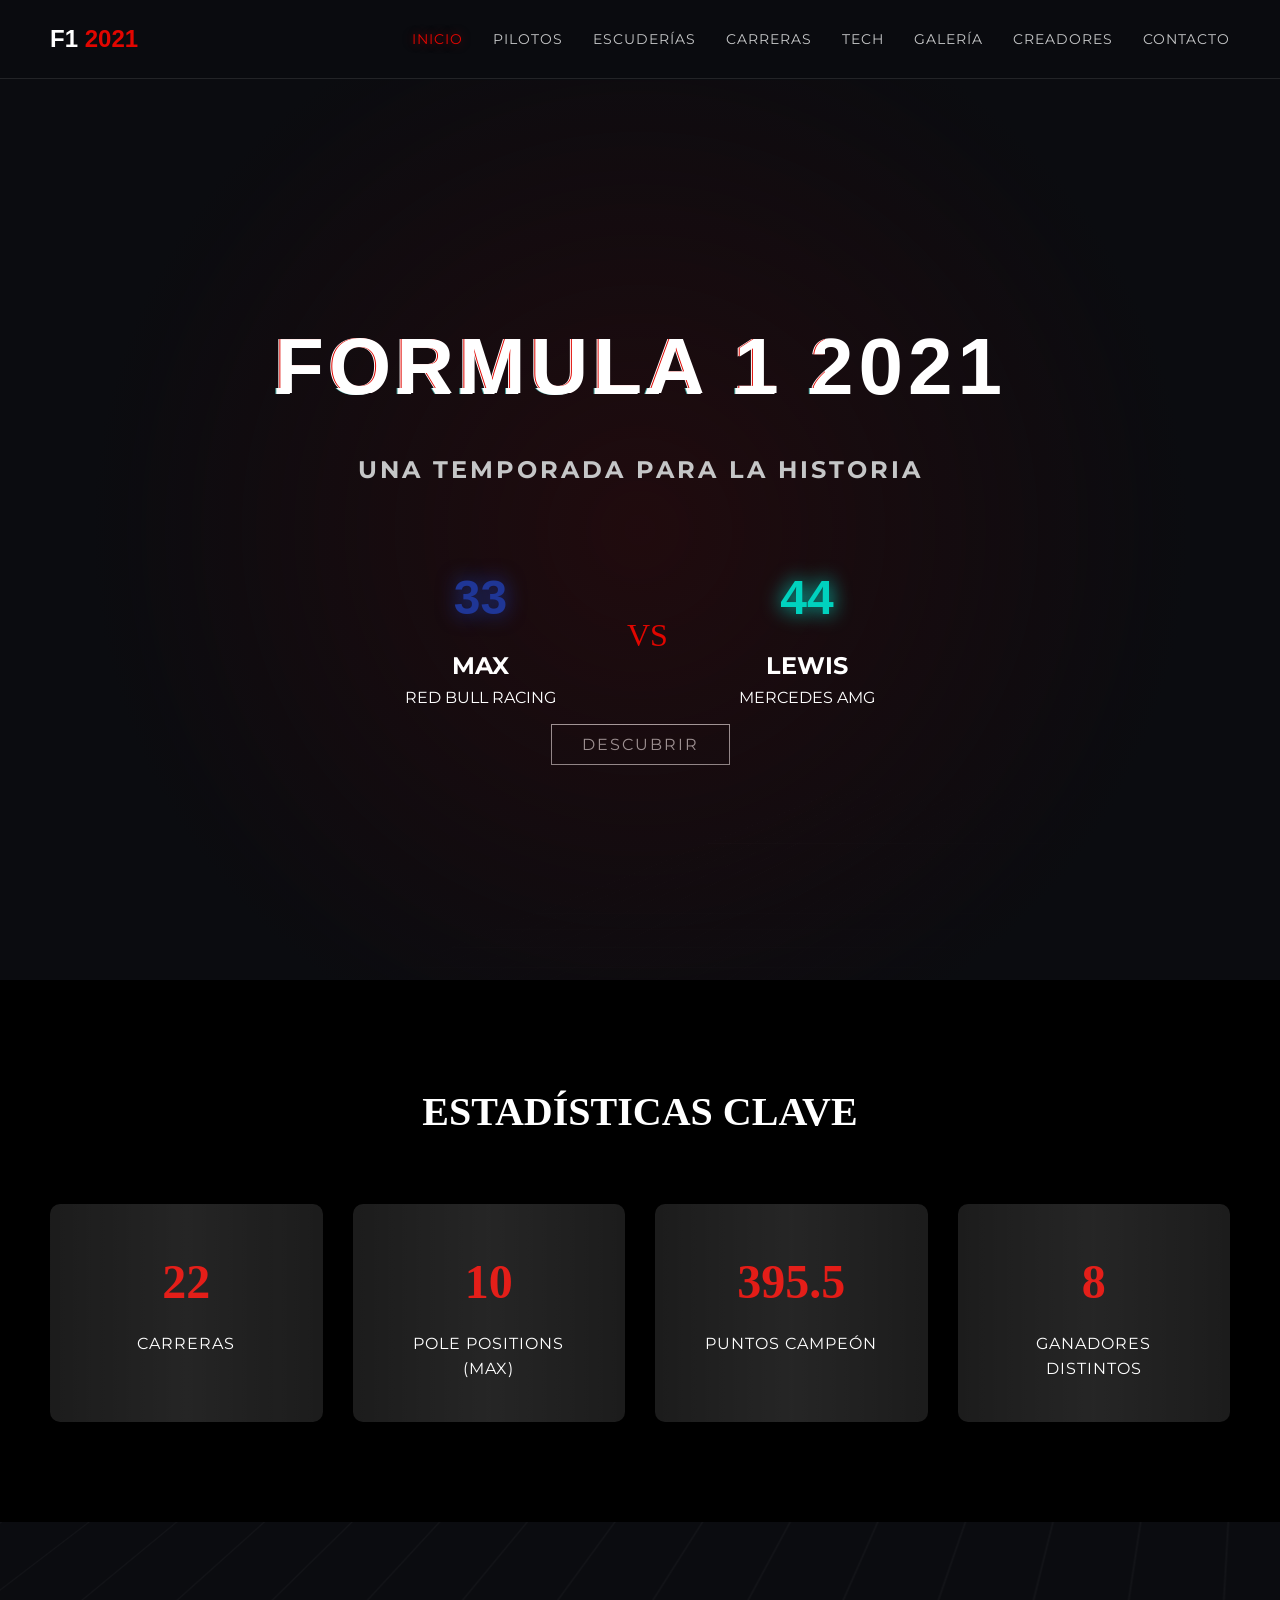
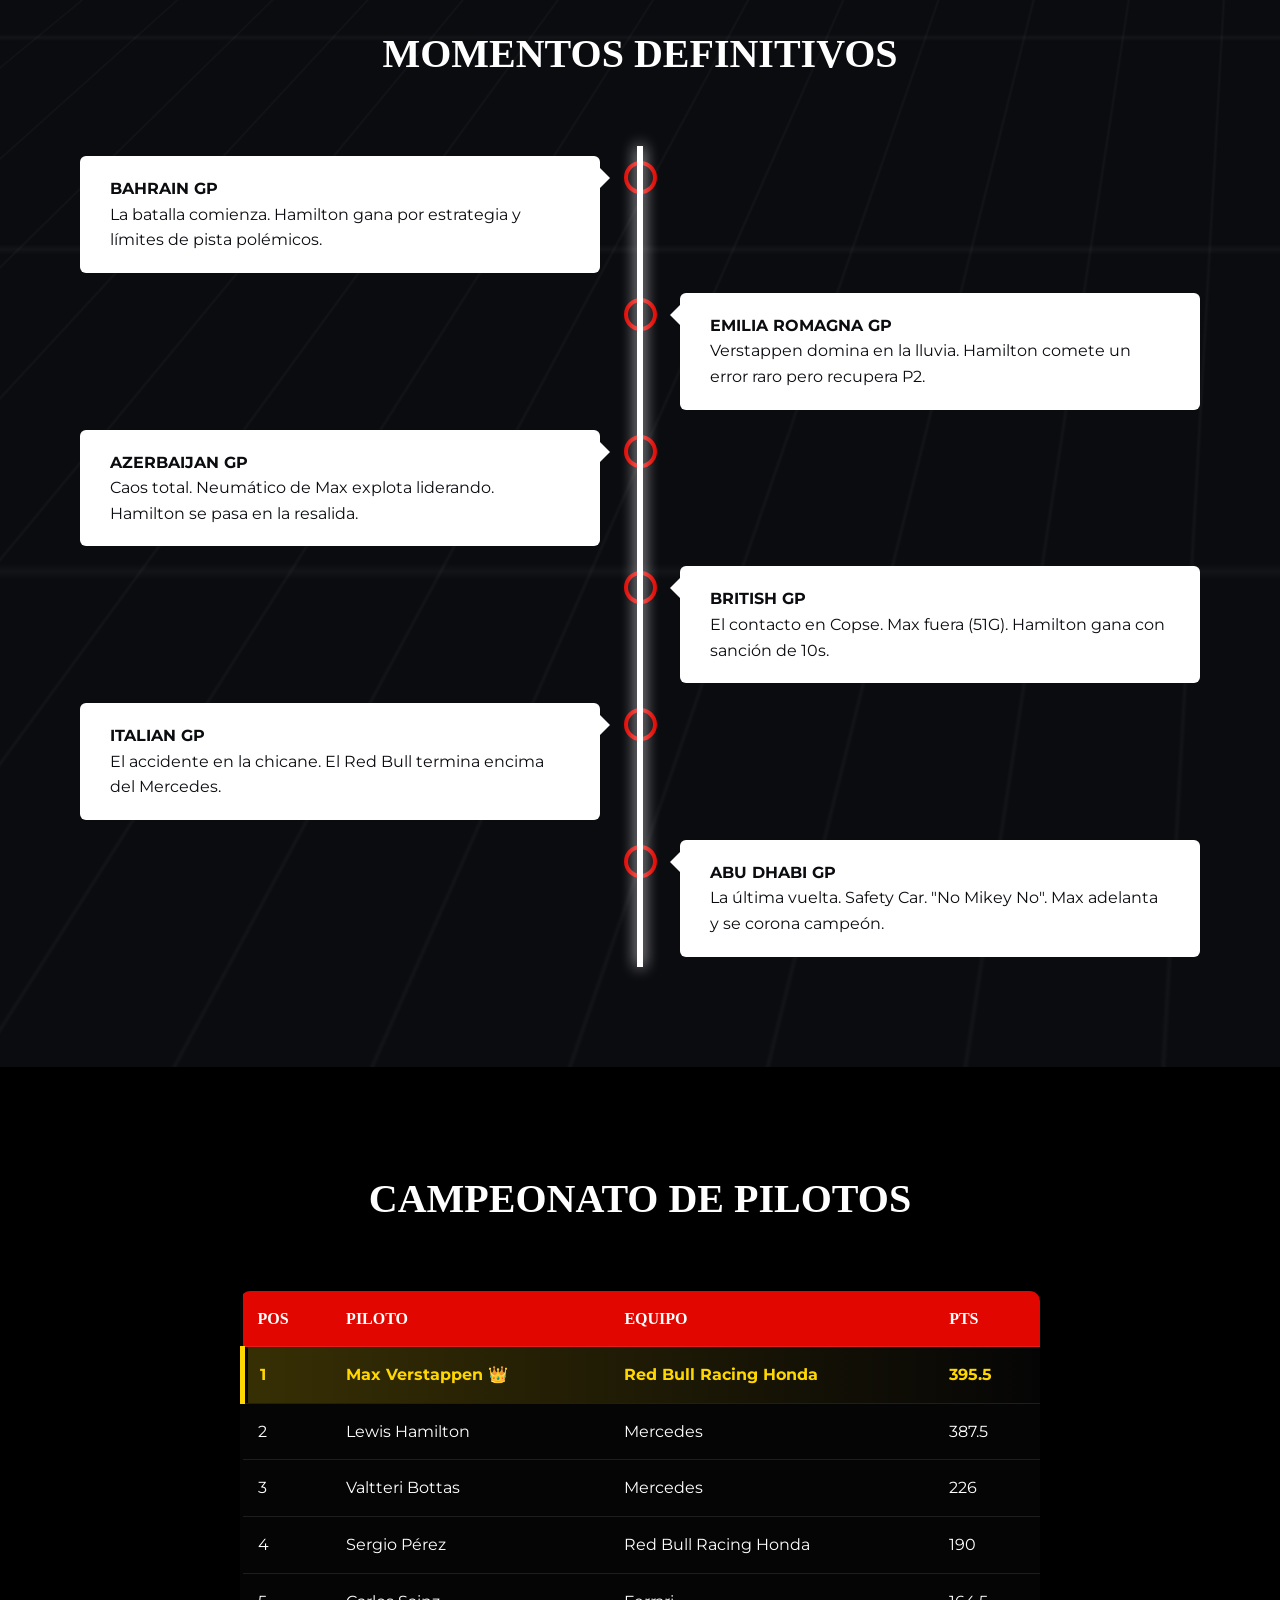
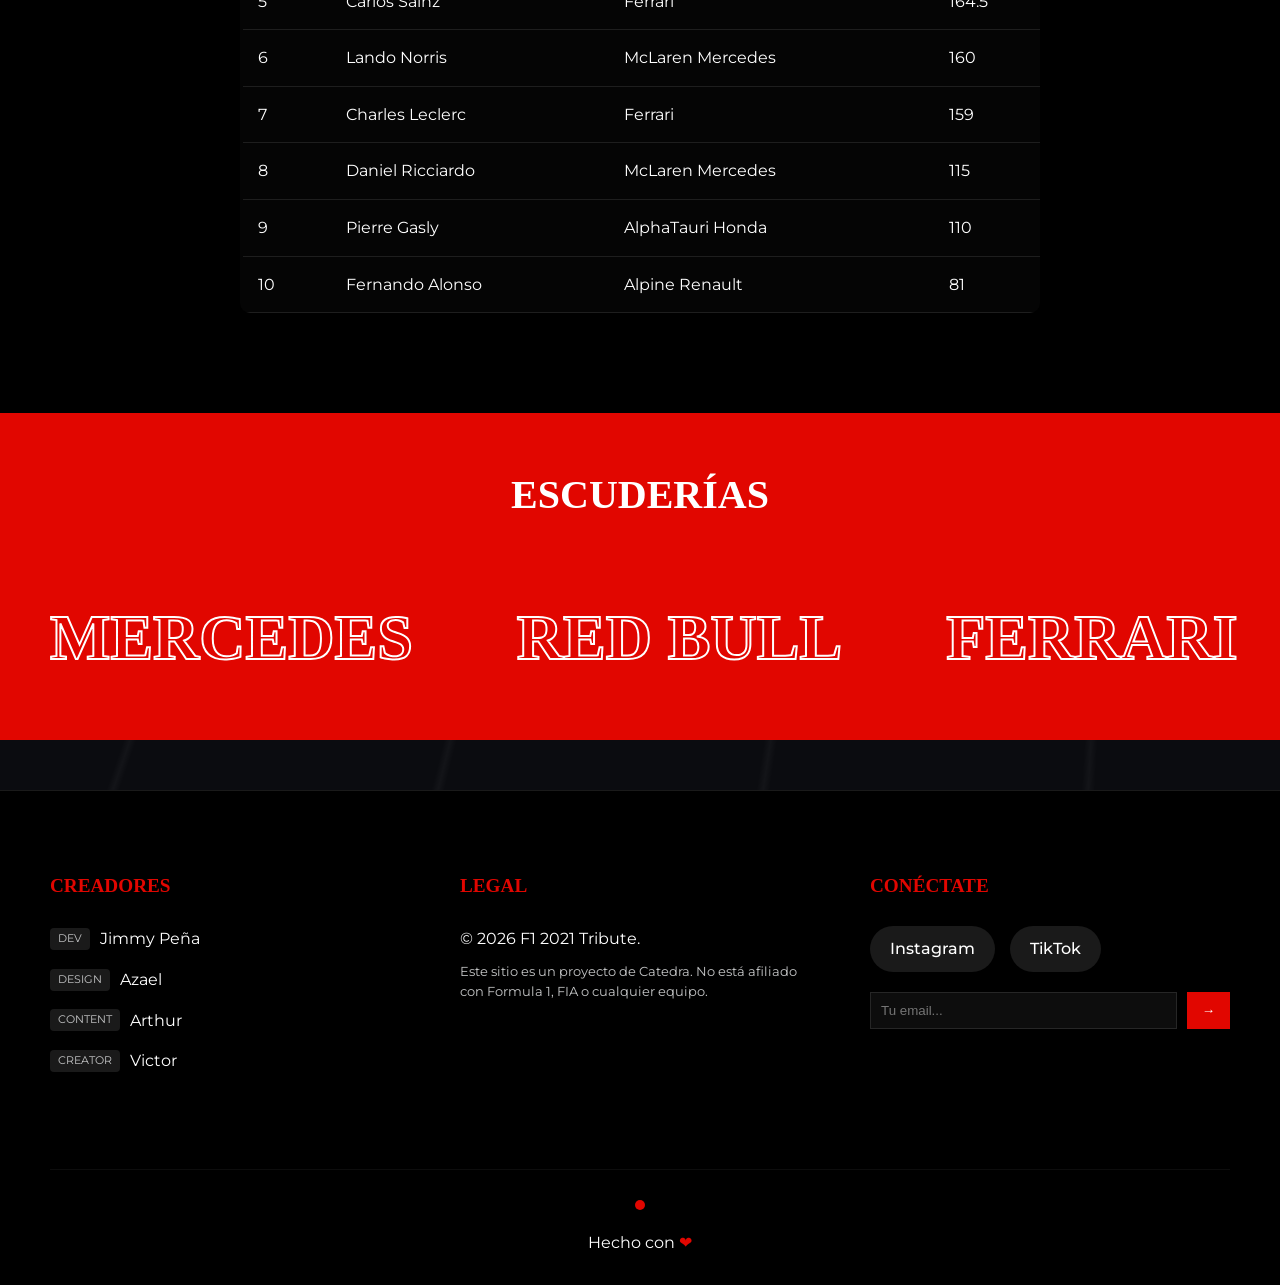
==== index.html @ 48d6eb5a "initial structure" ====
<!DOCTYPE html>
<html lang="es">
<head>
    <meta charset="UTF-8">
    <meta name="viewport" content="width=device-width, initial-scale=1.0">
    <title>F1 Temporada 2021 - La Batalla Final</title>
    <link rel="stylesheet" href="styles.css">
    <link rel="stylesheet" href="index.css">
    <link rel="preconnect" href="https://fonts.googleapis.com">
    <link rel="preconnect" href="https://fonts.gstatic.com" crossorigin>
    <link href="https://fonts.googleapis.com/css2?family=Syncopate:wght@400;700&family=Montserrat:wght@300;400;700&display=swap" rel="stylesheet">
</head>
<body>
    <nav class="main-nav">
        <a href="index.html" class="nav-logo">F1 <span>2021</span></a>
        <div class="menu-toggle">
            <span></span><span></span><span></span>
        </div>
        <ul class="nav-links">
            <li><a href="index.html" class="active">Inicio</a></li>
            <li><a href="drivers.html">Pilotos</a></li>
            <li><a href="teams.html">Escuderías</a></li>
            <li><a href="races.html">Carreras</a></li>
            <li><a href="tech.html">Tech</a></li>
            <li><a href="gallery.html">Galería</a></li>
            <li><a href="creators.html">Creadores</a></li>
            <li><a href="contact.html">Contacto</a></li>
        </ul>
    </nav>
    <div class="bg-grid"></div>
    <div class="bg-particles">
        <span></span><span></span><span></span><span></span><span></span><span></span>
        <span></span><span></span><span></span><span></span><span></span><span></span>
    </div>

    <header class="hero-section">
        <div class="hero-content">
            <h1 class="glitch" data-text="FORMULA 1 2021">FORMULA 1 2021</h1>
            <h2 class="subtitle">UNA TEMPORADA PARA LA HISTORIA</h2>
            <div class="rivalry">
                <div class="driver max">
                    <span class="number">33</span>
                    <span class="name">MAX</span>
                    <span class="team">RED BULL RACING</span>
                </div>
                <div class="vs">VS</div>
                <div class="driver lewis">
                    <span class="number">44</span>
                    <span class="name">LEWIS</span>
                    <span class="team">MERCEDES AMG</span>
                </div>
            </div>
            <a href="#stats" class="scroll-down">DESCUBRIR</a>
        </div>
    </header>

    <main>
        <section id="stats" class="stats-section">
            <h3 class="section-title">ESTADÍSTICAS CLAVE</h3>
            <div class="stats-grid">
                <div class="stat-card">
                    <div class="stat-value">22</div>
                    <div class="stat-label">CARRERAS</div>
                </div>
                <div class="stat-card">
                    <div class="stat-value">10</div>
                    <div class="stat-label">POLE POSITIONS (MAX)</div>
                </div>
                <div class="stat-card">
                    <div class="stat-value">395.5</div>
                    <div class="stat-label">PUNTOS CAMPEÓN</div>
                </div>
                <div class="stat-card">
                    <div class="stat-value">8</div>
                    <div class="stat-label">GANADORES DISTINTOS</div>
                </div>
            </div>
        </section>

        <section id="timeline" class="timeline-section">
            <h3 class="section-title">MOMENTOS DEFINITIVOS</h3>
            <div class="timeline">
                <div class="event left">
                    <div class="content">
                        <h4>BAHRAIN GP</h4>
                        <p>La batalla comienza. Hamilton gana por estrategia y límites de pista polémicos.</p>
                    </div>
                </div>
                <div class="event right">
                    <div class="content">
                        <h4>EMILIA ROMAGNA GP</h4>
                        <p>Verstappen domina en la lluvia. Hamilton comete un error raro pero recupera P2.</p>
                    </div>
                </div>
                <div class="event left">
                    <div class="content">
                        <h4>AZERBAIJAN GP</h4>
                        <p>Caos total. Neumático de Max explota liderando. Hamilton se pasa en la resalida.</p>
                    </div>
                </div>
                <div class="event right">
                    <div class="content">
                        <h4>BRITISH GP</h4>
                        <p>El contacto en Copse. Max fuera (51G). Hamilton gana con sanción de 10s.</p>
                    </div>
                </div>
                <div class="event left">
                    <div class="content">
                        <h4>ITALIAN GP</h4>
                        <p>El accidente en la chicane. El Red Bull termina encima del Mercedes.</p>
                    </div>
                </div>
                <div class="event right">
                    <div class="content">
                        <h4>ABU DHABI GP</h4>
                        <p>La última vuelta. Safety Car. "No Mikey No". Max adelanta y se corona campeón.</p>
                    </div>
                </div>
            </div>
        </section>

        <section id="standings" class="standings-section">
            <h3 class="section-title">CAMPEONATO DE PILOTOS</h3>
            <div class="table-container">
                <table>
                    <thead>
                        <tr>
                            <th>POS</th>
                            <th>PILOTO</th>
                            <th>EQUIPO</th>
                            <th>PTS</th>
                        </tr>
                    </thead>
                    <tbody>
                        <tr class="winner-row">
                            <td>1</td>
                            <td>Max Verstappen 👑</td>
                            <td>Red Bull Racing Honda</td>
                            <td>395.5</td>
                        </tr>
                        <tr>
                            <td>2</td>
                            <td>Lewis Hamilton</td>
                            <td>Mercedes</td>
                            <td>387.5</td>
                        </tr>
                        <tr>
                            <td>3</td>
                            <td>Valtteri Bottas</td>
                            <td>Mercedes</td>
                            <td>226</td>
                        </tr>
                        <tr>
                            <td>4</td>
                            <td>Sergio Pérez</td>
                            <td>Red Bull Racing Honda</td>
                            <td>190</td>
                        </tr>
                        <tr>
                            <td>5</td>
                            <td>Carlos Sainz</td>
                            <td>Ferrari</td>
                            <td>164.5</td>
                        </tr>
                        <tr>
                            <td>6</td>
                            <td>Lando Norris</td>
                            <td>McLaren Mercedes</td>
                            <td>160</td>
                        </tr>
                         <tr>
                            <td>7</td>
                            <td>Charles Leclerc</td>
                            <td>Ferrari</td>
                            <td>159</td>
                        </tr>
                        <tr>
                            <td>8</td>
                            <td>Daniel Ricciardo</td>
                            <td>McLaren Mercedes</td>
                            <td>115</td>
                        </tr>
                        <tr>
                            <td>9</td>
                            <td>Pierre Gasly</td>
                            <td>AlphaTauri Honda</td>
                            <td>110</td>
                        </tr>
                        <tr>
                            <td>10</td>
                            <td>Fernando Alonso</td>
                            <td>Alpine Renault</td>
                            <td>81</td>
                        </tr>
                    </tbody>
                </table>
            </div>
        </section>

        <section class="gallery-section">
            <h3 class="section-title">ESCUDERÍAS</h3>
            <div class="marquee">
                <div class="track">
                    <div class="team-name">MERCEDES</div>
                    <div class="team-name">RED BULL</div>
                    <div class="team-name">FERRARI</div>
                    <div class="team-name">MCLAREN</div>
                    <div class="team-name">ALPINE</div>
                    <div class="team-name">ALPHATAURI</div>
                    <div class="team-name">ASTON MARTIN</div>
                    <div class="team-name">WILLIAMS</div>
                    <div class="team-name">ALFA ROMEO</div>
                    <div class="team-name">HAAS</div>
                     <!-- Duplicados -->
                    <div class="team-name">MERCEDES</div>
                    <div class="team-name">RED BULL</div>
                    <div class="team-name">FERRARI</div>
                    <div class="team-name">MCLAREN</div>
                    <div class="team-name">ALPINE</div>
                    <div class="team-name">ALPHATAURI</div>
                    <div class="team-name">ASTON MARTIN</div>
                    <div class="team-name">WILLIAMS</div>
                    <div class="team-name">ALFA ROMEO</div>
                    <div class="team-name">HAAS</div>
                </div>
            </div>
        </section>
    </main>

    <footer class="main-footer">
        <div class="footer-grid">
            <div class="footer-col">
                <h3>CREADORES</h3>
                <ul class="footer-list">
                    <li><span class="creator-badge">Dev</span> Jimmy Peña</li>
                    <li><span class="creator-badge">Design</span> Azael</li>
                    <li><span class="creator-badge">Content</span> Arthur</li>
                    <li><span class="creator-badge">Creator</span> Victor</li>
                </ul>
            </div>
            <div class="footer-col">
                <h3>LEGAL</h3>
                <p>&copy; 2026 F1 2021 Tribute.</p>
                <p class="disclaimer">Este sitio es un proyecto de Catedra. No está afiliado con Formula 1, FIA o cualquier equipo.</p>
            </div>
            <div class="footer-col">
                <h3>CONÉCTATE</h3>
                <div class="social-links">
                    <a href="#" class="social-link">Instagram</a>
                    <a href="#" class="social-link">TikTok</a>
                </div>
                <div class="newsletter">
                    <input type="email" placeholder="Tu email...">
                    <button>→</button>
                </div>
            </div>
        </div>
        <div class="footer-bar">
            <div class="pulse-dot"></div>
            <p>Hecho con <span style="color: var(--f1-red);">❤</span></p>
        </div>
    </footer>
</body>
</html>
---- styles.css ----
:root {
    --f1-red: #e10600;
    --dark-bg: #0b0c10;
    --darker-bg: #000000;
    --text-white: #ffffff;
    --text-gray: #c5c6c7;
    --neon-blue: #45a29e;
    --gold: #ffd700;
}

* {
    margin: 0;
    padding: 0;
    box-sizing: border-box;
}

html {
    scroll-behavior: smooth;
}

body {
    background-color: var(--dark-bg);
    color: var(--text-white);
    font-family: 'Montserrat', sans-serif;
    overflow-x: hidden;
    line-height: 1.6;
    padding-top: 80px; /* Space for fixed header */
}

/* Navigation */
.main-nav {
    position: fixed;
    top: 0;
    left: 0;
    width: 100%;
    background: rgba(11, 12, 16, 0.95);
    backdrop-filter: blur(10px);
    z-index: 1000;
    padding: 20px 50px;
    display: flex;
    justify-content: space-between;
    align-items: center;
    border-bottom: 1px solid rgba(255, 255, 255, 0.1);
}

.nav-logo {
    font-family: 'Syncopate', sans-serif;
    font-weight: 700;
    font-size: 1.5rem;
    color: var(--text-white);
    text-decoration: none;
    text-transform: uppercase;
}

.nav-logo span {
    color: var(--f1-red);
}

.nav-links {
    display: flex;
    gap: 30px;
    list-style: none;
}

.nav-links a {
    color: var(--text-gray);
    text-decoration: none;
    font-weight: 400;
    text-transform: uppercase;
    font-size: 0.9rem;
    transition: color 0.3s;
    letter-spacing: 1px;
}

.nav-links a:hover, .nav-links a.active {
    color: var(--f1-red);
    text-shadow: 0 0 10px rgba(225, 6, 0, 0.5);
}

/* Mobile Menu Toggle */
.menu-toggle {
    display: none;
    flex-direction: column;
    gap: 5px;
    cursor: pointer;
}

.menu-toggle span {
    width: 30px;
    height: 3px;
    background: white;
    transition: 0.3s;
}

/* Page Layouts */
.page-header {
    padding: 100px 50px 50px;
    text-align: center;
}

.page-title {
    font-family: 'Syncopate', sans-serif;
    font-size: 3rem;
    margin-bottom: 20px;
    color: var(--text-white);
}

/* Background Animations */
.bg-grid {
    position: fixed;
    top: 0;
    left: 0;
    width: 200vw;
    height: 200vh;
    background-image: 
        linear-gradient(rgba(255, 255, 255, 0.03) 1px, transparent 1px),
        linear-gradient(90deg, rgba(255, 255, 255, 0.03) 1px, transparent 1px);
    background-size: 50px 50px;
    transform: perspective(500px) rotateX(60deg) translateY(-100px) translateZ(-200px);
    animation: gridMove 20s linear infinite;
    z-index: -2;
}

@keyframes gridMove {
    0% { transform: perspective(500px) rotateX(60deg) translateY(0) translateZ(-200px); }
    100% { transform: perspective(500px) rotateX(60deg) translateY(1000px) translateZ(-200px); }
}

.bg-particles span {
    position: fixed;
    width: 5px;
    height: 5px;
    background: var(--f1-red);
    border-radius: 50%;
    box-shadow: 0 0 10px var(--f1-red);
    animation: floatParticles 15s linear infinite;
    z-index: -1;
    opacity: 0;
}

.bg-particles span:nth-child(even) {
    background: var(--neon-blue);
    box-shadow: 0 0 10px var(--neon-blue);
}

.bg-particles span:nth-child(1) { left: 10%; animation-delay: 0s; }
.bg-particles span:nth-child(2) { left: 20%; animation-delay: 2s; }
.bg-particles span:nth-child(3) { left: 35%; animation-delay: 4s; }
.bg-particles span:nth-child(4) { left: 50%; animation-delay: 6s; }
.bg-particles span:nth-child(5) { left: 65%; animation-delay: 8s; }
.bg-particles span:nth-child(6) { left: 80%; animation-delay: 10s; }
.bg-particles span:nth-child(7) { left: 90%; animation-delay: 12s; }
.bg-particles span:nth-child(8) { left: 15%; animation-delay: 14s; }
.bg-particles span:nth-child(9) { left: 40%; animation-delay: 1s; }
.bg-particles span:nth-child(10) { left: 70%; animation-delay: 3s; }
.bg-particles span:nth-child(11) { left: 25%; animation-delay: 5s; }
.bg-particles span:nth-child(12) { left: 55%; animation-delay: 7s; }

@keyframes floatParticles {
    0% { bottom: -10px; opacity: 1; transform: scale(1); }
    100% { bottom: 100vh; opacity: 0; transform: scale(0); }
}

/* Global Animations */
@keyframes fadeInUp {
    from {
        opacity: 0;
        transform: translate3d(0, 40px, 0);
    }
    to {
        opacity: 1;
        transform: translate3d(0, 0, 0);
    }
}

/* Footer */
.main-footer {
    background: #000;
    border-top: 1px solid rgba(255, 255, 255, 0.1);
    padding: 80px 50px 30px;
    margin-top: 50px;
}

.footer-grid {
    display: grid;
    grid-template-columns: repeat(auto-fit, minmax(250px, 1fr));
    gap: 50px;
    max-width: 1200px;
    margin: 0 auto;
}

.footer-col h3 {
    font-family: 'Syncopate';
    color: var(--f1-red);
    margin-bottom: 25px;
    font-size: 1.2rem;
}

.footer-list {
    list-style: none;
}

.footer-list li {
    margin-bottom: 15px;
    display: flex;
    align-items: center;
    gap: 10px;
}

.creator-badge {
    background: rgba(255, 255, 255, 0.1);
    padding: 2px 8px;
    border-radius: 4px;
    font-size: 0.7rem;
    text-transform: uppercase;
    color: var(--text-gray);
}

.disclaimer {
    color: var(--text-gray);
    font-size: 0.8rem;
    line-height: 1.6;
    margin-top: 10px;
}

.social-links {
    display: flex;
    gap: 15px;
    margin-bottom: 20px;
}

.social-link {
    padding: 10px 20px;
    background: rgba(255, 255, 255, 0.1);
    display: flex;
    align-items: center;
    justify-content: center;
    border-radius: 30px;
    color: white;
    text-decoration: none;
    transition: 0.3s;
    font-weight: 500;
}

.social-link:hover {
    background: var(--f1-red);
    transform: translateY(-3px);
}

.newsletter {
    display: flex;
    gap: 10px;
}

.newsletter input {
    background: rgba(255, 255, 255, 0.05);
    border: 1px solid rgba(255, 255, 255, 0.1);
    padding: 10px;
    color: white;
    flex-grow: 1;
}

.newsletter button {
    background: var(--f1-red);
    border: none;
    color: white;
    padding: 0 15px;
    cursor: pointer;
    transition: 0.3s;
}

.newsletter button:hover {
    background: white;
    color: var(--f1-red);
}

.footer-bar {
    margin-top: 80px;
    padding-top: 30px;
    border-top: 1px solid rgba(255, 255, 255, 0.05);
    text-align: center;
    display: flex;
    flex-direction: column;
    align-items: center;
    gap: 20px;
}

.pulse-dot {
    width: 10px;
    height: 10px;
    background: var(--f1-red);
    border-radius: 50%;
    animation: pulse 2s infinite;
}

@keyframes pulse {
    0% { box-shadow: 0 0 0 0 rgba(225, 6, 0, 0.7); }
    70% { box-shadow: 0 0 0 10px rgba(225, 6, 0, 0); }
    100% { box-shadow: 0 0 0 0 rgba(225, 6, 0, 0); }
}

@media screen and (max-width: 768px) {
    .nav-links {
        display: none;
        position: absolute;
        top: 100%;
        left: 0;
        width: 100%;
        background: black;
        flex-direction: column;
        padding: 20px;
        text-align: center;
    }
    
    .main-nav:hover .nav-links {
        display: flex;
    }

    .menu-toggle {
        display: flex;
    }
}
---- index.css ----
/* Index Specific Styles */
.hero-section {
    height: 100vh;
    display: flex;
    justify-content: center;
    align-items: center;
    flex-direction: column;
    text-align: center;
    position: relative;
    overflow: hidden;
}

.hero-section::before {
    content: '';
    position: absolute;
    top: 0;
    left: 0;
    width: 100%;
    height: 100%;
    background: radial-gradient(circle, rgba(225, 6, 0, 0.1) 0%, rgba(11, 12, 16, 1) 70%);
    animation: pulseBg 5s infinite alternate;
}

@keyframes pulseBg {
    0% { opacity: 0.5; }
    100% { opacity: 1; }
}

h1.glitch {
    font-family: 'Syncopate', sans-serif;
    font-size: 5rem;
    font-weight: 700;
    position: relative;
    color: var(--text-white);
    letter-spacing: 5px;
    text-transform: uppercase;
    animation: glitchEntrance 1s ease-out forwards;
}

h1.glitch::before, h1.glitch::after {
    content: attr(data-text);
    position: absolute;
    top: 0;
    left: 0;
    width: 100%;
    height: 100%;
}

h1.glitch::before {
    left: 2px;
    text-shadow: -1px 0 var(--f1-red);
    clip: rect(24px, 550px, 90px, 0);
    animation: glitch-anim-2 3s infinite linear alternate-reverse;
}

h1.glitch::after {
    left: -2px;
    text-shadow: -1px 0 var(--neon-blue);
    clip: rect(85px, 550px, 140px, 0);
    animation: glitch-anim 2.5s infinite linear alternate-reverse;
}

@keyframes glitch-anim {
    0% { clip: rect(10px, 9999px, 30px, 0); }
    20% { clip: rect(80px, 9999px, 100px, 0); }
    40% { clip: rect(5px, 9999px, 60px, 0); }
    60% { clip: rect(50px, 9999px, 20px, 0); }
    80% { clip: rect(120px, 9999px, 140px, 0); }
    100% { clip: rect(30px, 9999px, 70px, 0); }
}

@keyframes glitch-anim-2 {
    0% { clip: rect(90px, 9999px, 100px, 0); }
    20% { clip: rect(10px, 9999px, 40px, 0); }
    40% { clip: rect(130px, 9999px, 150px, 0); }
    60% { clip: rect(60px, 9999px, 80px, 0); }
    80% { clip: rect(20px, 9999px, 30px, 0); }
    100% { clip: rect(110px, 9999px, 120px, 0); }
}

.subtitle {
    font-size: 1.5rem;
    margin-top: 20px;
    color: var(--text-gray);
    letter-spacing: 3px;
    animation: fadeInUp 1s ease-out 0.5s forwards;
    opacity: 0;
}

/* Rivalry Section */
.rivalry {
    display: flex;
    justify-content: center;
    align-items: center;
    margin-top: 50px;
    gap: 50px;
    animation: expandWidth 1s ease-out 1s forwards;
    opacity: 0;
}

@keyframes expandWidth {
    0% { opacity: 0; transform: scaleX(0); }
    100% { opacity: 1; transform: scaleX(1); }
}

.driver {
    text-align: center;
    transition: transform 0.3s;
    cursor: pointer;
    padding: 20px;
    border: 1px solid transparent;
}

.driver:hover {
    transform: scale(1.1);
    border: 1px solid rgba(255,255,255,0.1);
    background: rgba(255,255,255,0.05);
}

.driver .number {
    display: block;
    font-family: 'Syncopate', sans-serif;
    font-size: 3rem;
    font-weight: 700;
}

.max .number { color: #1f3696; text-shadow: 0 0 20px #1f3696; } /* RB Blue */
.lewis .number { color: #00d2be; text-shadow: 0 0 20px #00d2be; } /* Merc Teal */

.driver .name {
    display: block;
    font-size: 1.5rem;
    font-weight: 700;
    margin-top: 10px;
}

.vs {
    font-family: 'Syncopate';
    font-size: 2rem;
    color: var(--f1-red);
    animation: spin 10s linear infinite;
}

@keyframes spin { 100% { transform: rotate(360deg); } }

.scroll-down {
    margin-top: 80px;
    text-decoration: none;
    color: var(--text-white);
    border: 1px solid var(--text-white);
    padding: 10px 30px;
    text-transform: uppercase;
    letter-spacing: 2px;
    transition: all 0.3s;
    animation: bounce 2s infinite;
}

.scroll-down:hover {
    background: var(--text-white);
    color: var(--dark-bg);
    box-shadow: 0 0 20px var(--text-white);
}

@keyframes bounce {
    0%, 20%, 50%, 80%, 100% {transform: translateY(0);}
    40% {transform: translateY(-10px);}
    60% {transform: translateY(-5px);}
}

/* Stats Section */
.stats-section {
    padding: 100px 50px;
    background: var(--darker-bg);
}

.section-title {
    font-family: 'Syncopate';
    text-align: center;
    font-size: 2.5rem;
    margin-bottom: 60px;
    position: relative;
    display: inline-block;
    left: 50%;
    transform: translateX(-50%);
}

.section-title::after {
    content: '';
    position: absolute;
    bottom: -10px;
    left: 0;
    width: 0;
    height: 3px;
    background: var(--f1-red);
    animation: titleUnderline 3s infinite;
}

@keyframes titleUnderline {
    0% { width: 0; left: 0; }
    50% { width: 100%; left: 0; }
    100% { width: 0; left: 100%; }
}

.stats-grid {
    display: grid;
    grid-template-columns: repeat(auto-fit, minmax(200px, 1fr));
    gap: 30px;
}

.stat-card {
    background: rgba(255, 255, 255, 0.05);
    padding: 40px;
    text-align: center;
    border-radius: 10px;
    transition: all 0.5s;
    position: relative;
    overflow: hidden;
}

.stat-card::before {
    content: '';
    position: absolute;
    top: -50%;
    left: -50%;
    width: 200%;
    height: 200%;
    background: linear-gradient(45deg, transparent, rgba(255,255,255,0.1), transparent);
    transform: rotate(45deg);
    animation: shine 3s infinite;
}

@keyframes shine {
    0% { left: -150%; }
    100% { left: 150%; }
}

.stat-card:hover {
    transform: translateY(-10px) scale(1.05);
    background: rgba(225, 6, 0, 0.2);
    box-shadow: 0 10px 30px rgba(225, 6, 0, 0.2);
}

.stat-value {
    font-size: 3rem;
    font-weight: 700;
    color: var(--f1-red);
    font-family: 'Syncopate';
}

.stat-label {
    margin-top: 10px;
    font-size: 1rem;
    letter-spacing: 1px;
}

/* Timeline */
.timeline-section {
    padding: 100px 20px;
    position: relative;
}

.timeline {
    position: relative;
    max-width: 1200px;
    margin: 0 auto;
}

.timeline::after {
    content: '';
    position: absolute;
    width: 6px;
    background-color: var(--text-white);
    top: 0;
    bottom: 0;
    left: 50%;
    margin-left: -3px;
    box-shadow: 0 0 15px var(--text-white);
}

.event {
    padding: 10px 40px;
    position: relative;
    background-color: inherit;
    width: 50%;
    animation: fadeInUp 1s ease-out;
    animation-fill-mode: both;
}

.event:nth-child(1) { animation-delay: 0.5s; }
.event:nth-child(2) { animation-delay: 1.0s; }
.event:nth-child(3) { animation-delay: 1.5s; }
.event:nth-child(4) { animation-delay: 2.0s; }
.event:nth-child(5) { animation-delay: 2.5s; }
.event:nth-child(6) { animation-delay: 3.0s; }

.event::after {
    content: '';
    position: absolute;
    width: 25px;
    height: 25px;
    right: -17px;
    background-color: var(--dark-bg);
    border: 4px solid var(--f1-red);
    top: 15px;
    border-radius: 50%;
    z-index: 1;
    transition: all 0.3s;
}

.left { left: 0; }
.right { left: 50%; }
.left::before { content: " "; height: 0; position: absolute; top: 22px; width: 0; z-index: 1; right: 30px; border: medium solid white; border-width: 10px 0 10px 10px; border-color: transparent transparent transparent white; }
.right::before { content: " "; height: 0; position: absolute; top: 22px; width: 0; z-index: 1; left: 30px; border: medium solid white; border-width: 10px 10px 10px 0; border-color: transparent white transparent transparent; }
.right::after { left: -16px; }

.content {
    padding: 20px 30px;
    background-color: white;
    position: relative;
    border-radius: 6px;
    color: var(--dark-bg);
    transition: transform 0.3s;
}

.event:hover .content {
    transform: scale(1.05);
    background: var(--f1-red);
    color: white;
}

.event:hover::after {
    background-color: white;
    transform: scale(1.5);
}

/* Standings */
.standings-section {
    padding: 100px 20px;
    background: var(--darker-bg);
}

.table-container {
    max-width: 800px;
    margin: 0 auto;
    overflow-x: auto;
    box-shadow: 0 0 50px rgba(0,0,0,0.5);
    border-radius: 10px;
}

table {
    width: 100%;
    border-collapse: collapse;
    background: rgba(255,255,255,0.02);
}

th, td {
    padding: 15px;
    text-align: left;
    border-bottom: 1px solid rgba(255,255,255,0.1);
}

th {
    background-color: var(--f1-red);
    color: white;
    font-family: 'Syncopate';
}

tr {
    transition: background 0.3s;
}

tr:hover {
    background-color: rgba(255,255,255,0.1);
}

.winner-row {
    background: linear-gradient(90deg, rgba(255, 215, 0, 0.2), transparent);
    border-left: 5px solid var(--gold);
}

.winner-row td {
    color: var(--gold);
    font-weight: bold;
}

/* Gallery Marquee */
.gallery-section {
    padding: 50px 0;
    overflow: hidden;
    background: var(--f1-red);
}

.marquee {
    width: 100%;
    overflow: hidden;
    white-space: nowrap;
}

.track {
    display: inline-block;
    animation: marquee 20s linear infinite;
}

.team-name {
    display: inline-block;
    font-size: 4rem;
    font-family: 'Syncopate';
    font-weight: 700;
    color: transparent;
    -webkit-text-stroke: 2px white;
    margin: 0 50px;
    transition: all 0.3s;
}

.team-name:hover {
    color: white;
    text-shadow: 0 0 20px white;
    cursor: default;
}

@keyframes marquee {
    0% { transform: translateX(0); }
    100% { transform: translateX(-50%); }
}

/* Responsive Index */
@media screen and (max-width: 768px) {
    h1.glitch { font-size: 3rem; }
    .timeline::after { left: 31px; }
    .event { width: 100%; padding-left: 70px; padding-right: 25px; }
    .event::before { left: 60px; border: medium solid white; border-width: 10px 10px 10px 0; border-color: transparent white transparent transparent; }
    .left::after, .right::after { left: 15px; }
    .right { left: 0%; }
    .rivalry { flex-direction: column; gap: 20px; }
}
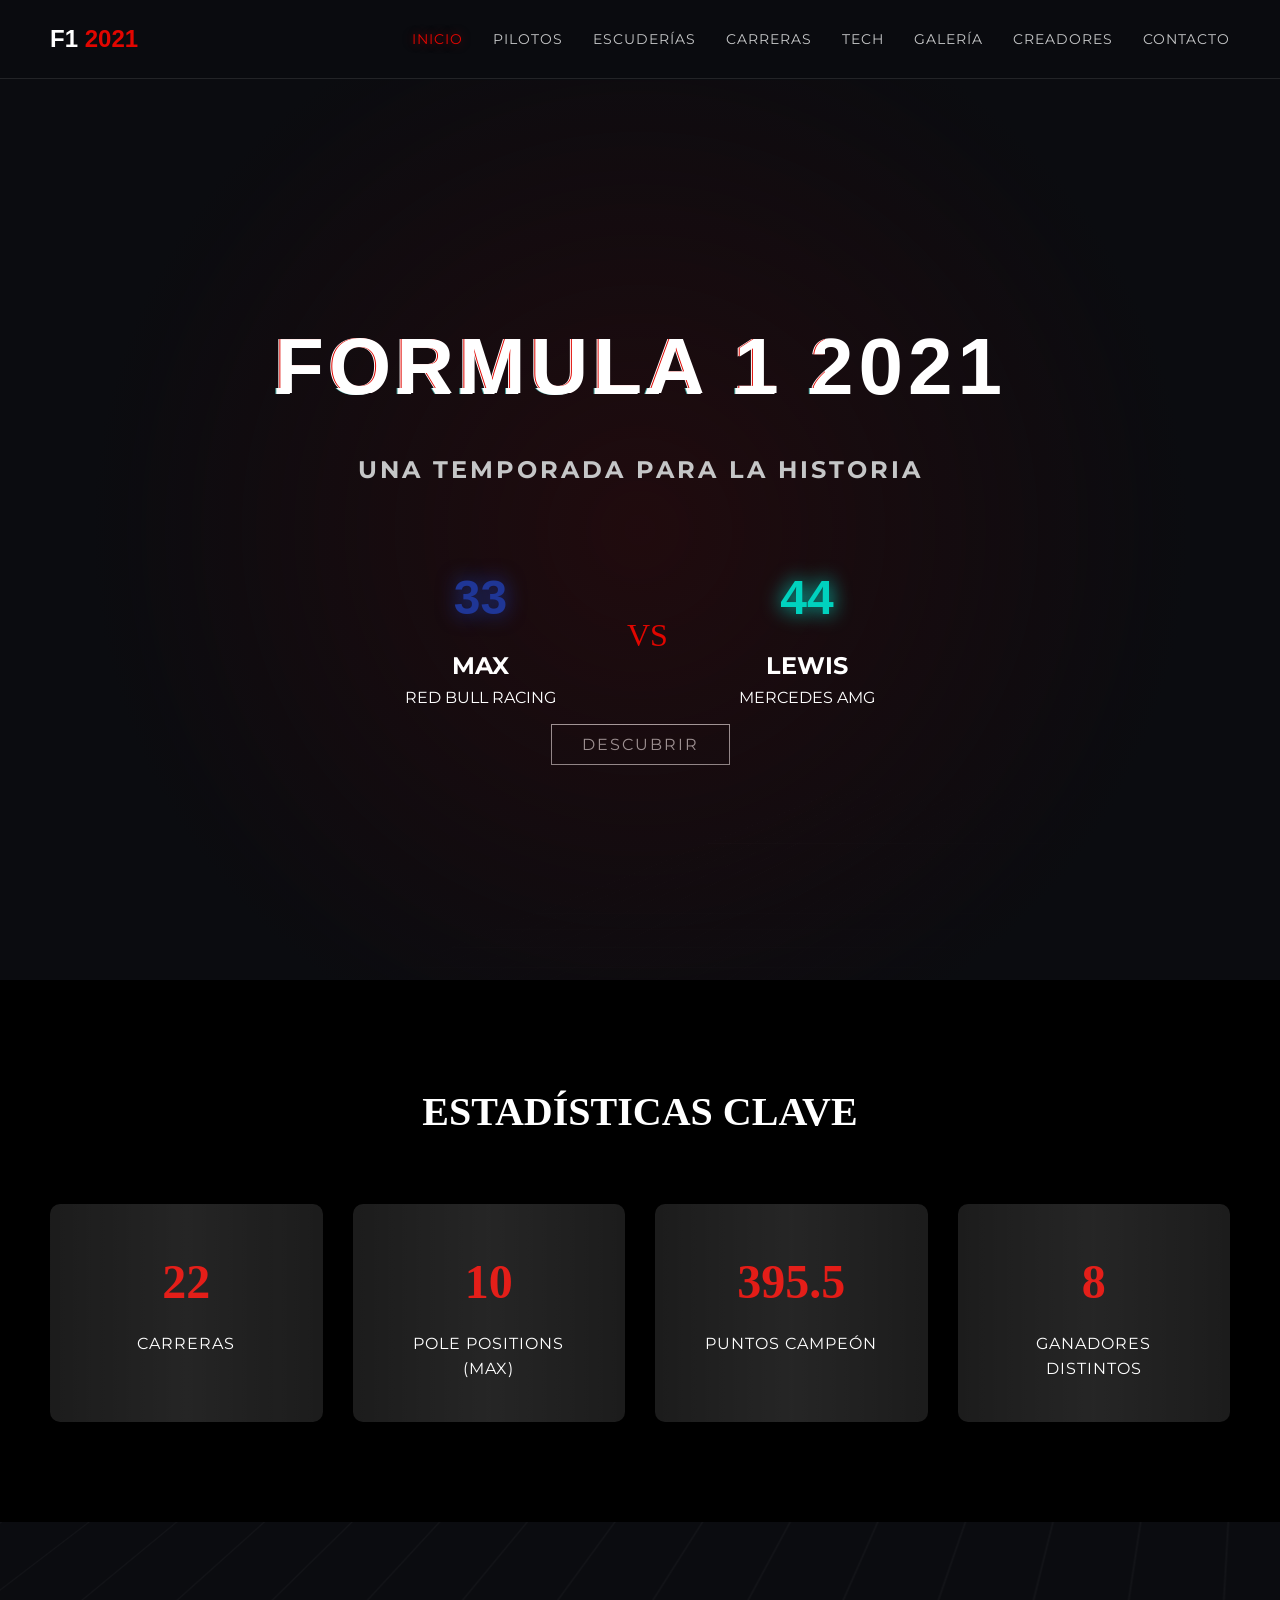
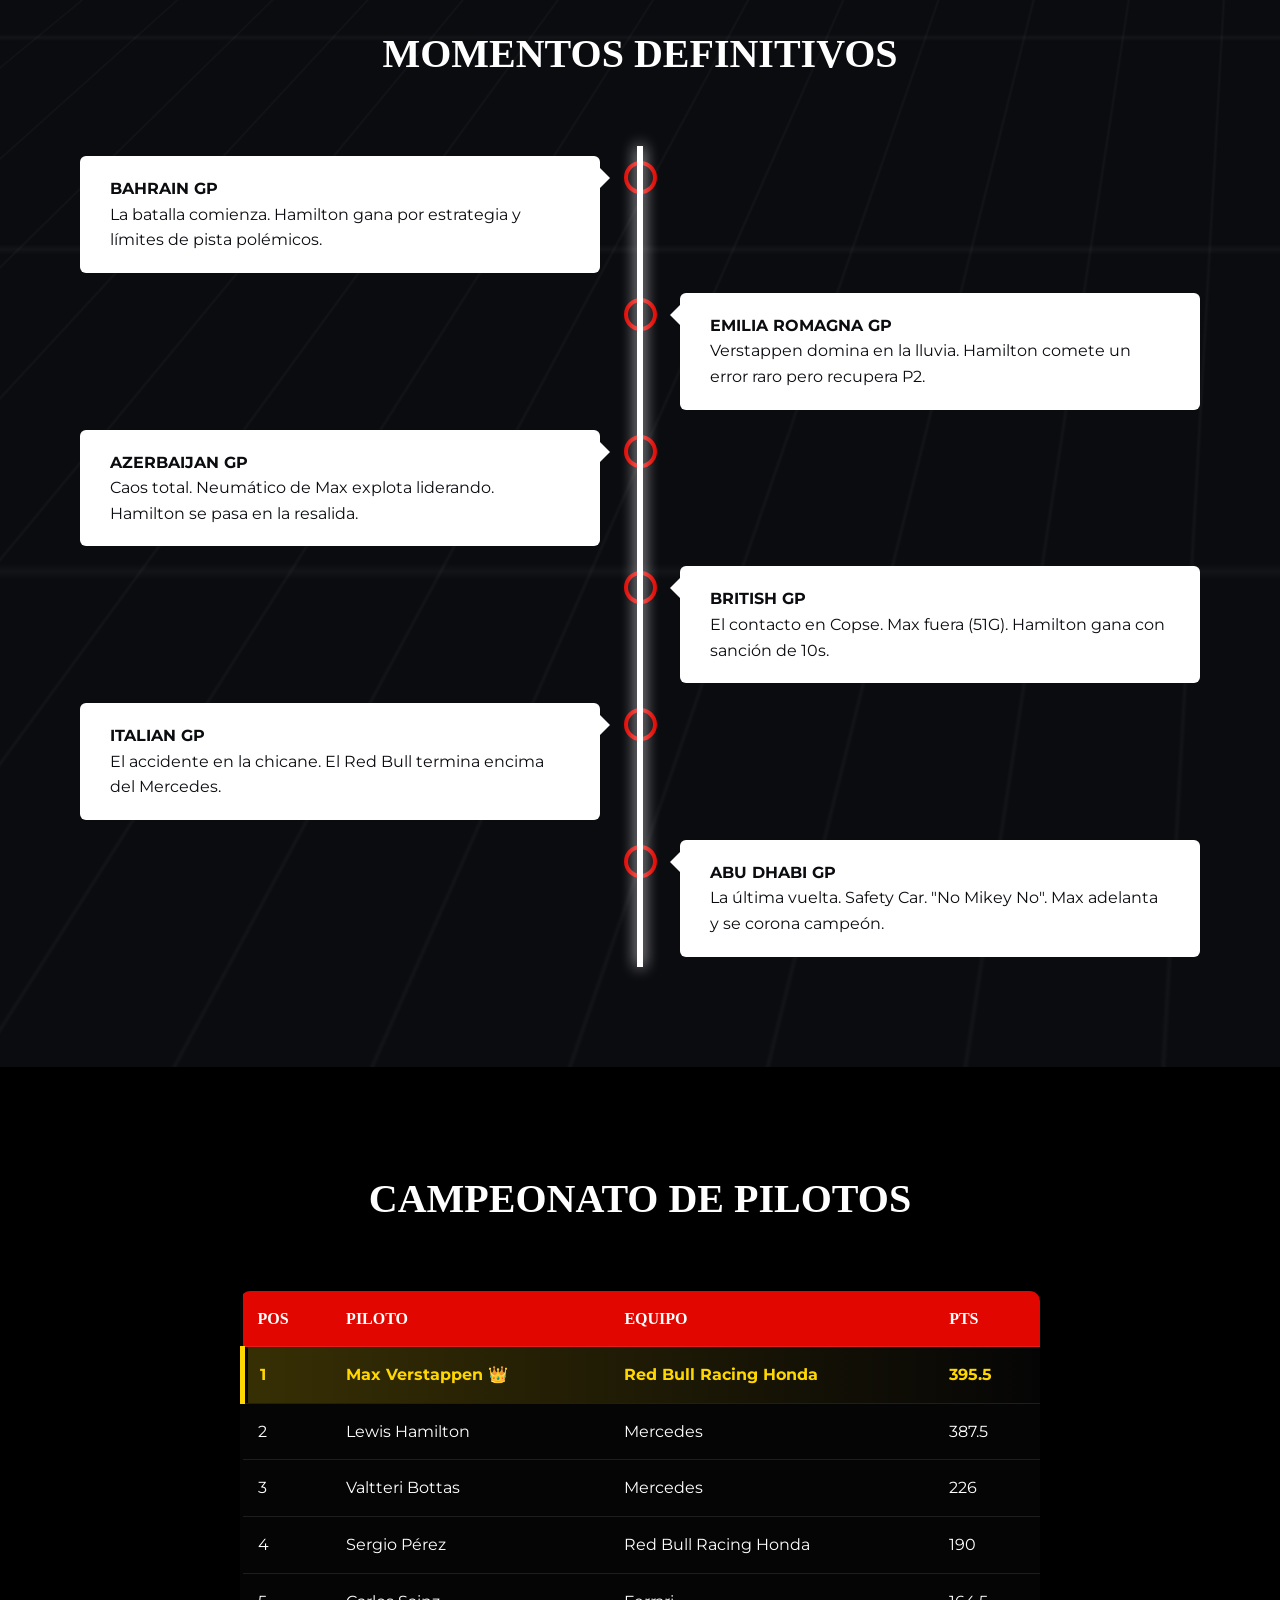
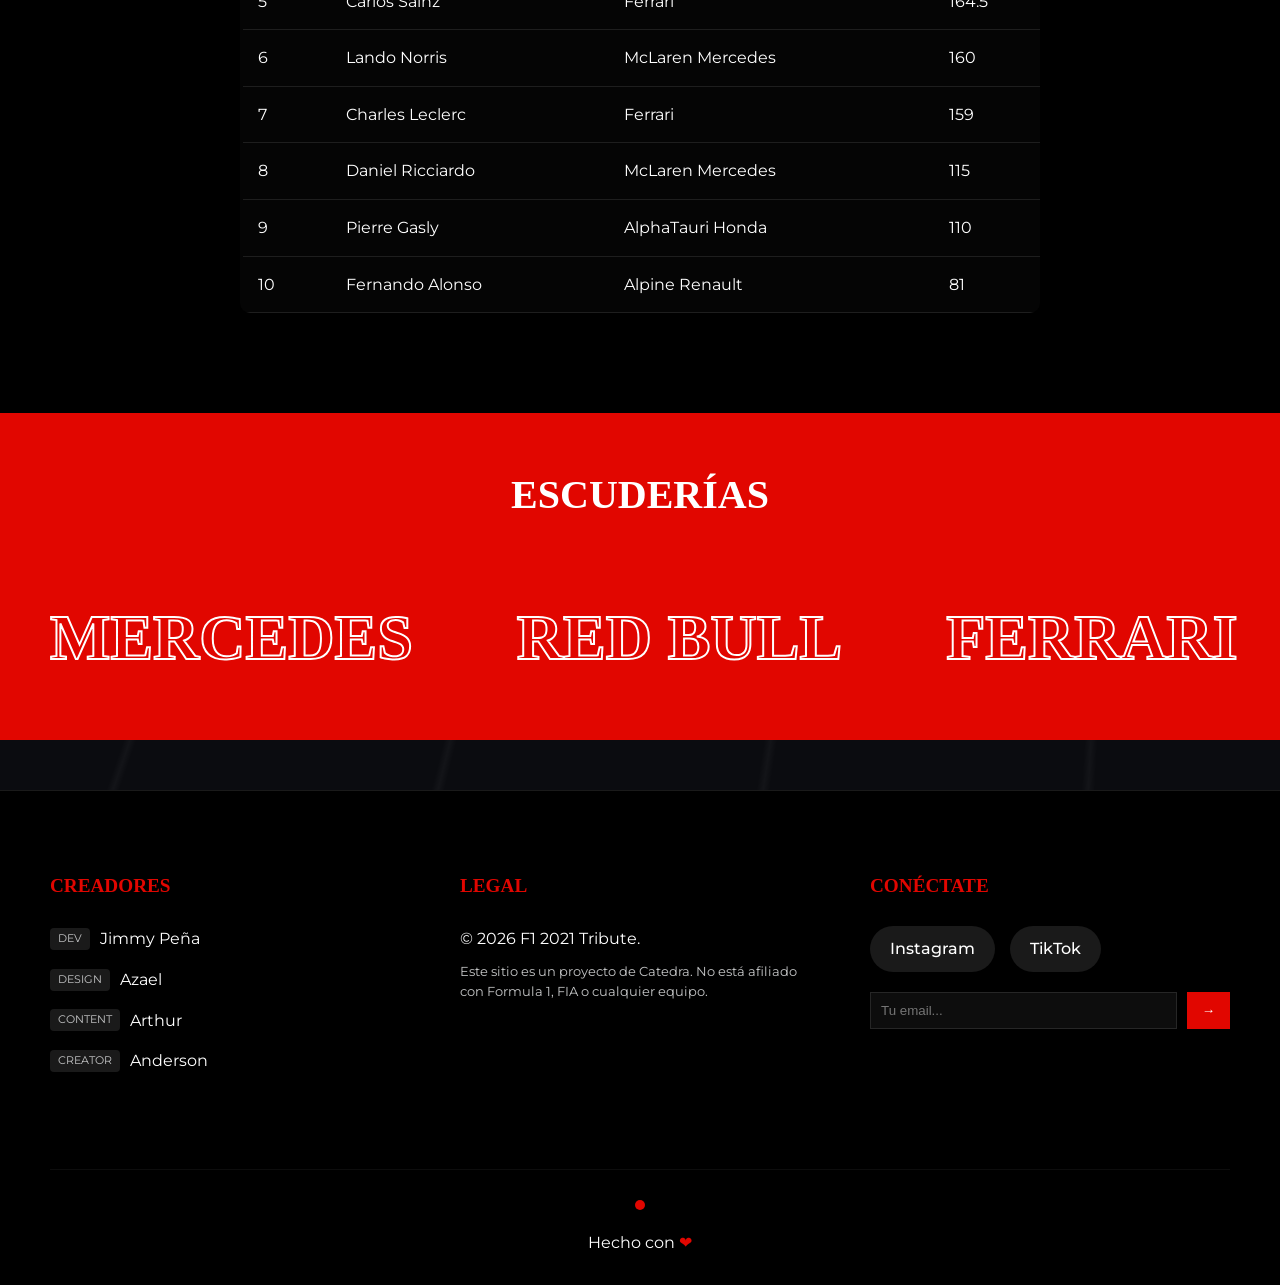
==== commit 57a1f00d: "modificacion de victor a andy" ====
--- a/index.html
+++ b/index.html
@@ -235,7 +235,7 @@
                     <li><span class="creator-badge">Dev</span> Jimmy Peña</li>
                     <li><span class="creator-badge">Design</span> Azael</li>
                     <li><span class="creator-badge">Content</span> Arthur</li>
-                    <li><span class="creator-badge">Creator</span> Victor</li>
+                    <li><span class="creator-badge">Creator</span> Anderson</li>
                 </ul>
             </div>
             <div class="footer-col">
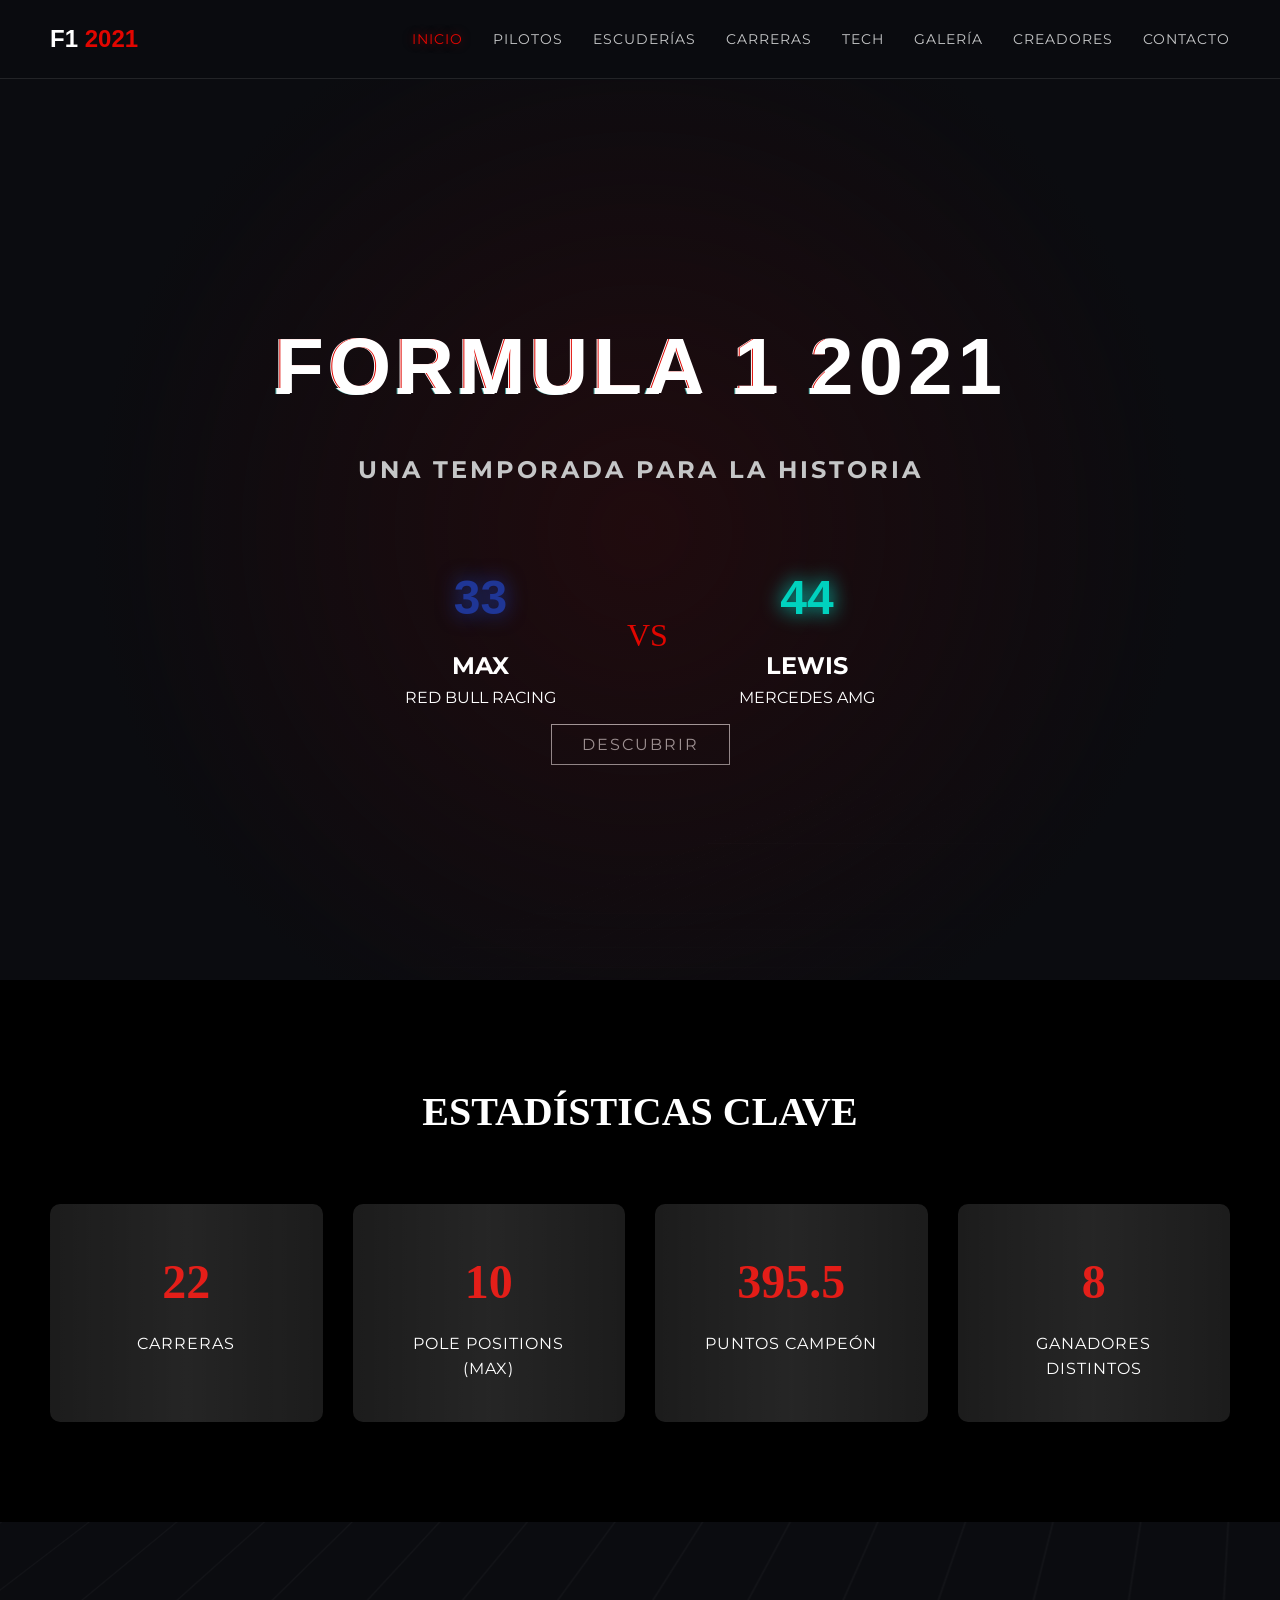
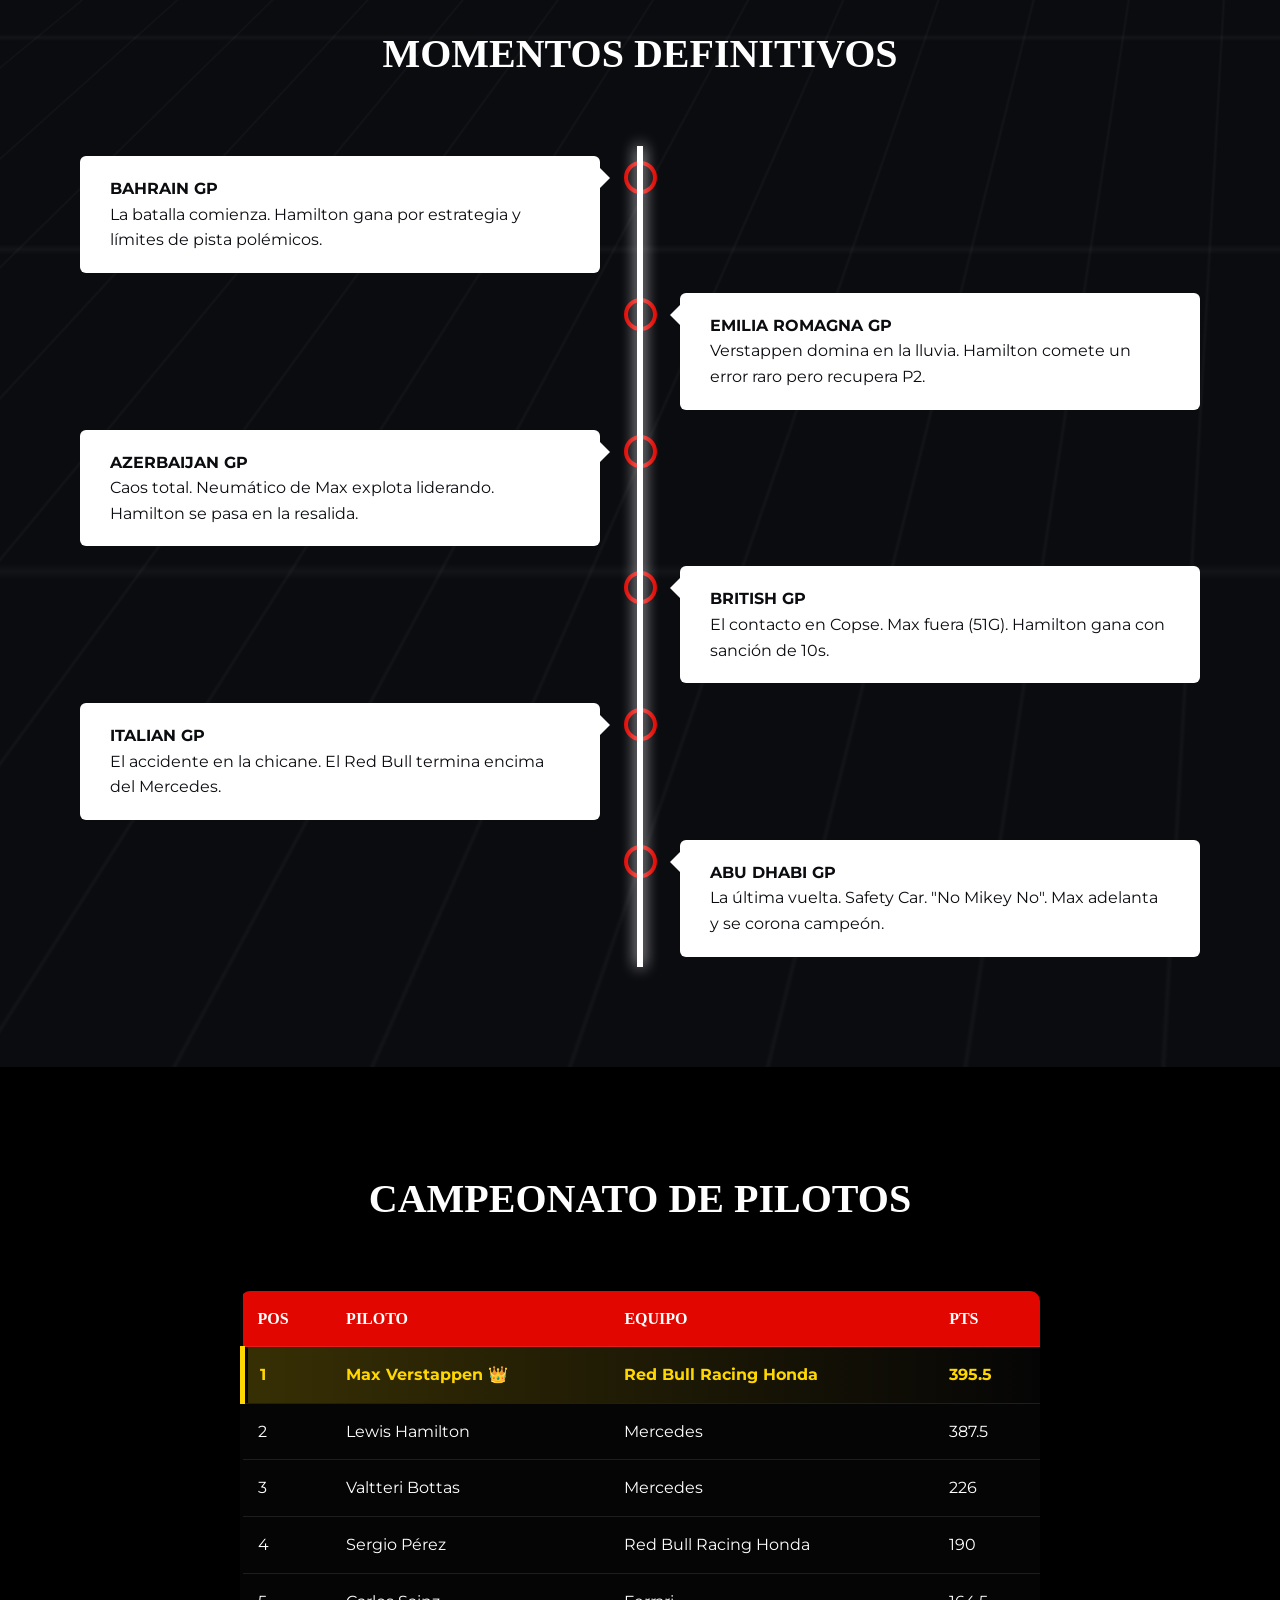
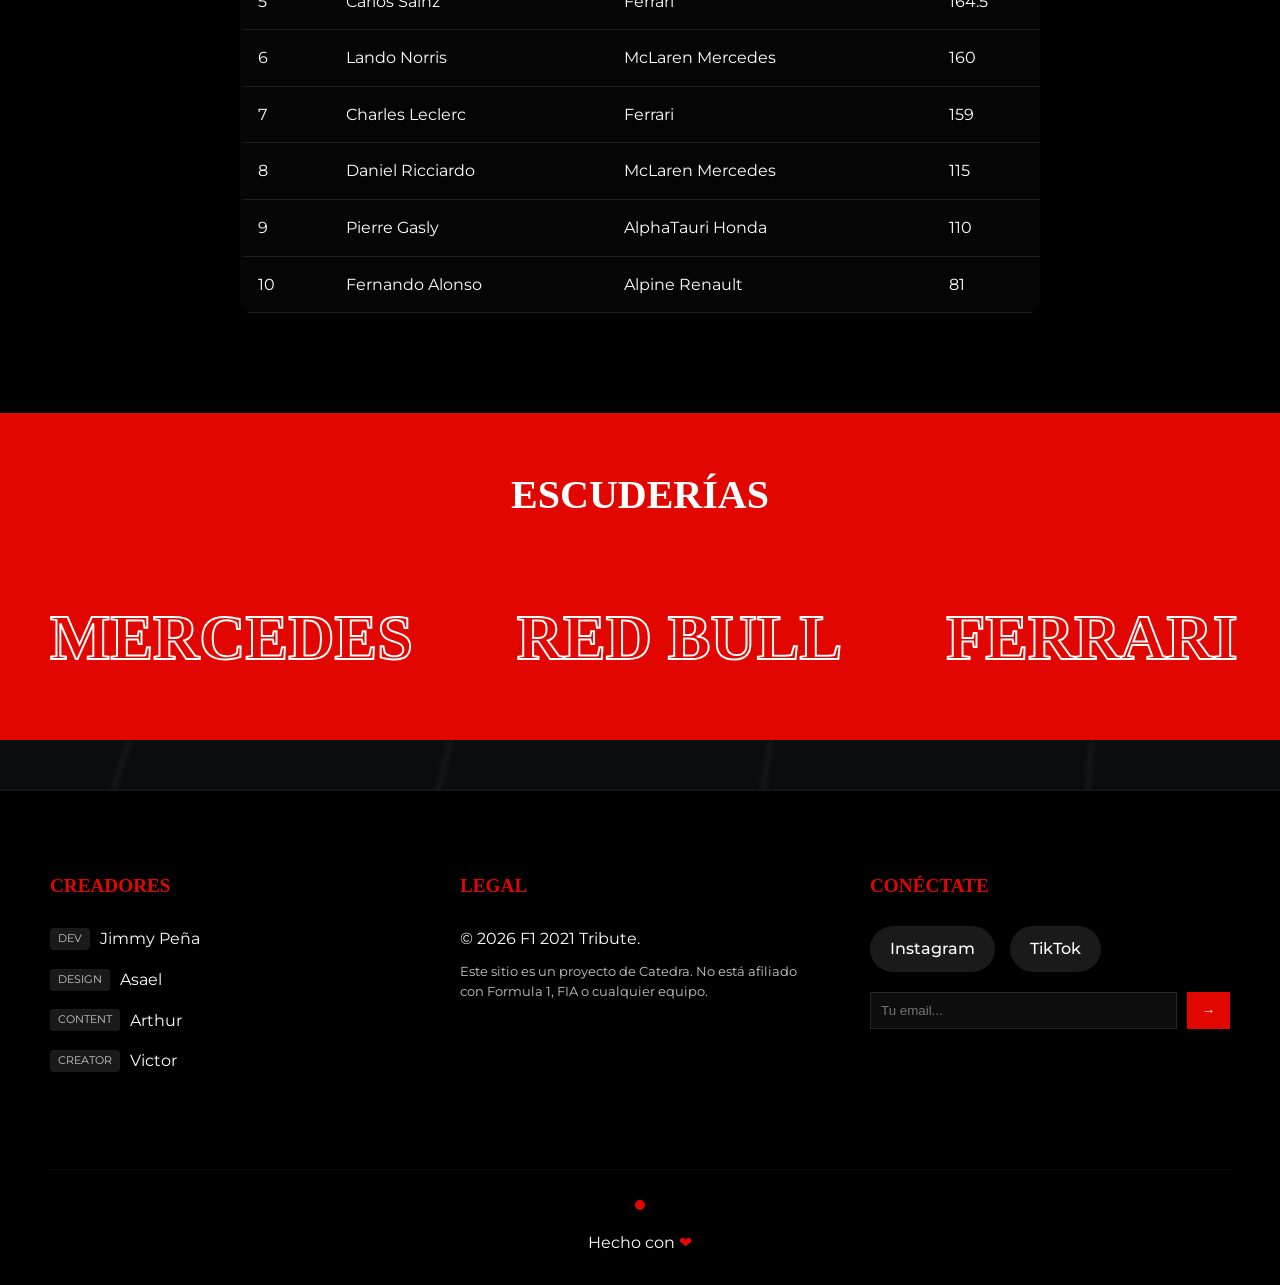
==== commit 5c556a6a: "Actualizacion pagina F1" ====
--- a/index.html
+++ b/index.html
@@ -233,9 +233,9 @@
                 <h3>CREADORES</h3>
                 <ul class="footer-list">
                     <li><span class="creator-badge">Dev</span> Jimmy Peña</li>
-                    <li><span class="creator-badge">Design</span> Azael</li>
+                    <li><span class="creator-badge">Design</span> Asael</li>
                     <li><span class="creator-badge">Content</span> Arthur</li>
-                    <li><span class="creator-badge">Creator</span> Anderson</li>
+                    <li><span class="creator-badge">Creator</span> Victor</li>
                 </ul>
             </div>
             <div class="footer-col">
